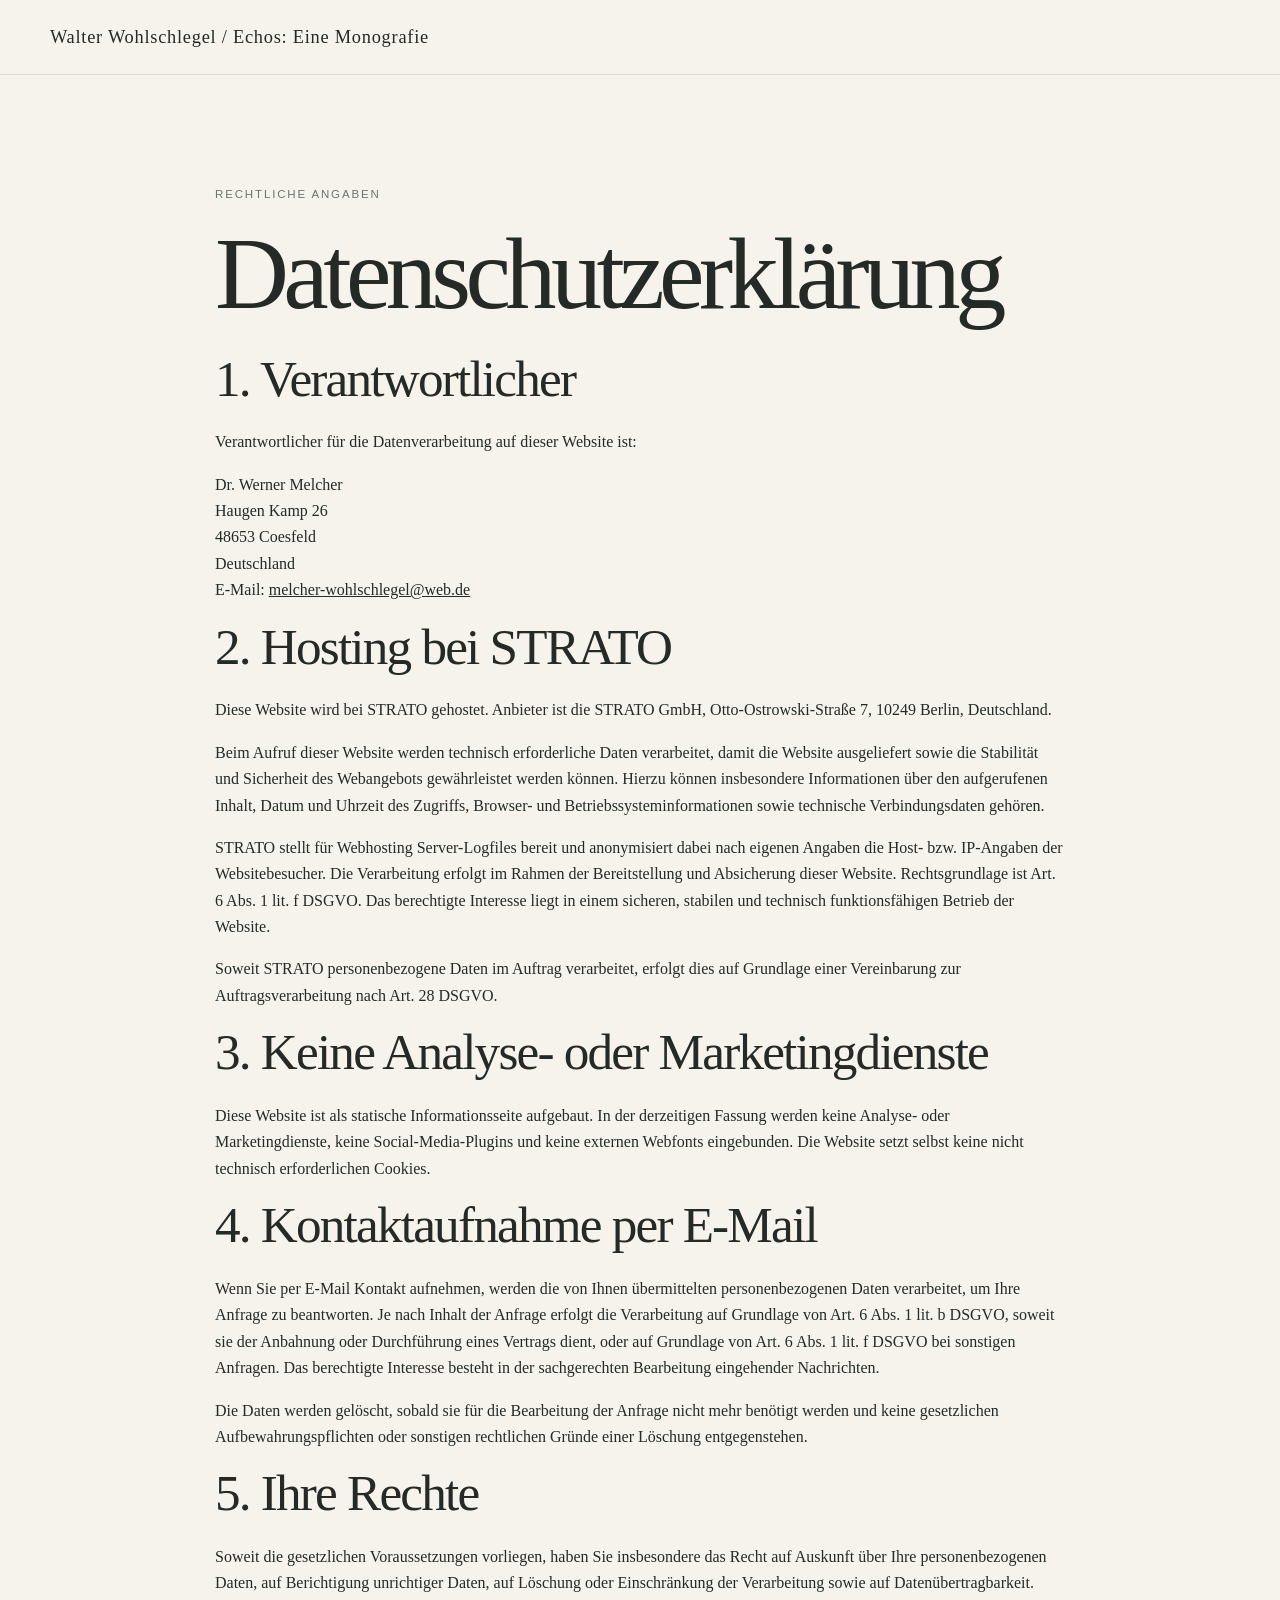
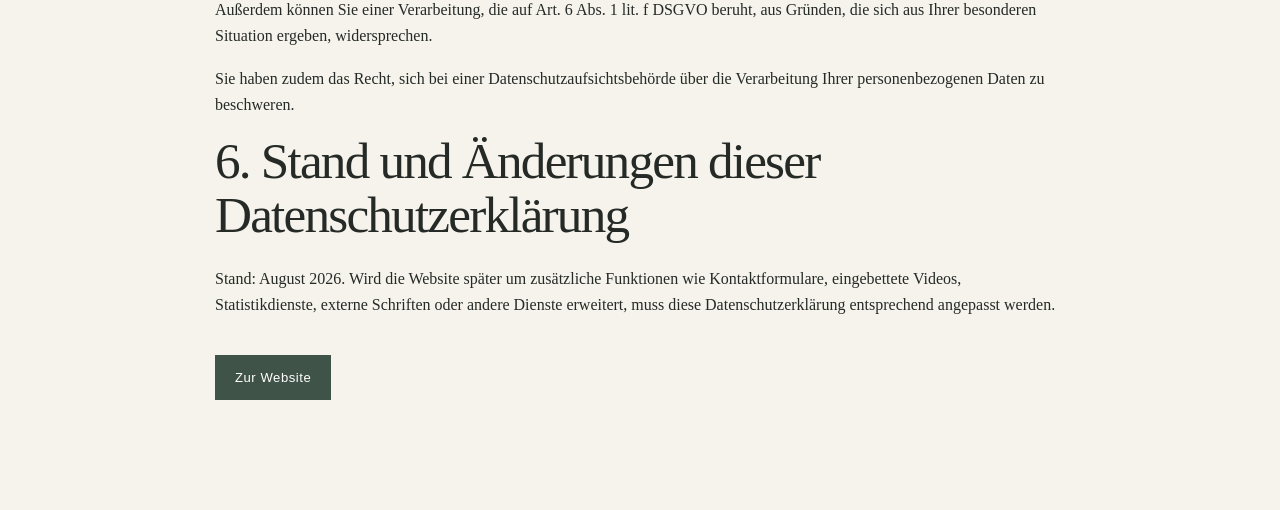
==== datenschutz.html @ d9d51df4 "Add files via upload" ====
<!doctype html>
<html lang="de">
<head>
  <meta charset="utf-8">
  <meta name="viewport" content="width=device-width,initial-scale=1">
  <title>Datenschutz – Walter Wohlschlegel / Echos: Eine Monografie</title>
  <meta name="robots" content="noindex">
  <link rel="stylesheet" href="styles.css">
</head>
<body>
<header class="site-header">
  <div class="container nav-wrap">
    <a class="brand" href="index.html">Walter Wohlschlegel / Echos: Eine Monografie</a>
  </div>
</header>

<main class="section legal-page">
  <div class="container narrow">
    <p class="eyebrow">Rechtliche Angaben</p>
    <h1>Datenschutzerklärung</h1>

    <h2>1. Verantwortlicher</h2>
    <p>
      Verantwortlicher für die Datenverarbeitung auf dieser Website ist:
    </p>
    <p>
      Dr. Werner Melcher<br>
      Haugen Kamp 26<br>
      48653 Coesfeld<br>
      Deutschland<br>
      E-Mail:
      <a href="mailto:melcher-wohlschlegel@web.de">melcher-wohlschlegel@web.de</a>
    </p>

    <h2>2. Hosting bei STRATO</h2>
    <p>
      Diese Website wird bei STRATO gehostet. Anbieter ist die STRATO GmbH,
      Otto-Ostrowski-Straße 7, 10249 Berlin, Deutschland.
    </p>
    <p>
      Beim Aufruf dieser Website werden technisch erforderliche Daten verarbeitet, damit die
      Website ausgeliefert sowie die Stabilität und Sicherheit des Webangebots gewährleistet
      werden können. Hierzu können insbesondere Informationen über den aufgerufenen Inhalt,
      Datum und Uhrzeit des Zugriffs, Browser- und Betriebssysteminformationen sowie technische
      Verbindungsdaten gehören.
    </p>
    <p>
      STRATO stellt für Webhosting Server-Logfiles bereit und anonymisiert dabei nach eigenen
      Angaben die Host- bzw. IP-Angaben der Websitebesucher. Die Verarbeitung erfolgt im Rahmen
      der Bereitstellung und Absicherung dieser Website. Rechtsgrundlage ist Art. 6 Abs. 1
      lit. f DSGVO. Das berechtigte Interesse liegt in einem sicheren, stabilen und technisch
      funktionsfähigen Betrieb der Website.
    </p>
    <p>
      Soweit STRATO personenbezogene Daten im Auftrag verarbeitet, erfolgt dies auf Grundlage
      einer Vereinbarung zur Auftragsverarbeitung nach Art. 28 DSGVO.
    </p>

    <h2>3. Keine Analyse- oder Marketingdienste</h2>
    <p>
      Diese Website ist als statische Informationsseite aufgebaut. In der derzeitigen Fassung
      werden keine Analyse- oder Marketingdienste, keine Social-Media-Plugins und keine externen
      Webfonts eingebunden. Die Website setzt selbst keine nicht technisch erforderlichen
      Cookies.
    </p>

    <h2>4. Kontaktaufnahme per E-Mail</h2>
    <p>
      Wenn Sie per E-Mail Kontakt aufnehmen, werden die von Ihnen übermittelten personenbezogenen
      Daten verarbeitet, um Ihre Anfrage zu beantworten. Je nach Inhalt der Anfrage erfolgt die
      Verarbeitung auf Grundlage von Art. 6 Abs. 1 lit. b DSGVO, soweit sie der Anbahnung oder
      Durchführung eines Vertrags dient, oder auf Grundlage von Art. 6 Abs. 1 lit. f DSGVO bei
      sonstigen Anfragen. Das berechtigte Interesse besteht in der sachgerechten Bearbeitung
      eingehender Nachrichten.
    </p>
    <p>
      Die Daten werden gelöscht, sobald sie für die Bearbeitung der Anfrage nicht mehr benötigt
      werden und keine gesetzlichen Aufbewahrungspflichten oder sonstigen rechtlichen Gründe
      einer Löschung entgegenstehen.
    </p>

    <h2>5. Ihre Rechte</h2>
    <p>
      Soweit die gesetzlichen Voraussetzungen vorliegen, haben Sie insbesondere das Recht auf
      Auskunft über Ihre personenbezogenen Daten, auf Berichtigung unrichtiger Daten, auf
      Löschung oder Einschränkung der Verarbeitung sowie auf Datenübertragbarkeit. Außerdem
      können Sie einer Verarbeitung, die auf Art. 6 Abs. 1 lit. f DSGVO beruht, aus Gründen,
      die sich aus Ihrer besonderen Situation ergeben, widersprechen.
    </p>
    <p>
      Sie haben zudem das Recht, sich bei einer Datenschutzaufsichtsbehörde über die Verarbeitung
      Ihrer personenbezogenen Daten zu beschweren.
    </p>

    <h2>6. Stand und Änderungen dieser Datenschutzerklärung</h2>
    <p>
      Stand: August 2026. Wird die Website später um zusätzliche Funktionen wie Kontaktformulare,
      eingebettete Videos, Statistikdienste, externe Schriften oder andere Dienste erweitert,
      muss diese Datenschutzerklärung entsprechend angepasst werden.
    </p>

    <a class="button" href="index.html">Zur Website</a>
  </div>
</main>
</body>
</html>
---- styles.css ----
*{box-sizing:border-box}
:root{--ink:#252a27;--muted:#6d746f;--paper:#f6f3ec;--paper2:#ece8de;--line:#d6d0c4;--accent:#405348;--dark:#29332e;--max:1180px}
html{scroll-behavior:smooth}
body{margin:0;color:var(--ink);background:var(--paper);font-family:Georgia,"Times New Roman",serif;line-height:1.65}
img{max-width:100%;display:block}
a{color:inherit}
.container{width:min(calc(100% - 48px),var(--max));margin:auto}
.narrow{max-width:850px}
.site-header{position:sticky;top:0;z-index:20;background:rgba(246,243,236,.94);backdrop-filter:blur(10px);border-bottom:1px solid rgba(214,208,196,.7)}
.nav-wrap{min-height:74px;display:flex;align-items:center;justify-content:space-between;gap:24px}
.brand{text-decoration:none;font-size:1.15rem;letter-spacing:.04em}
.nav{display:flex;gap:24px;font-family:Arial,sans-serif;font-size:.82rem}
.nav a{text-decoration:none}.nav a:hover{text-decoration:underline}
.menu-toggle{display:none;border:1px solid var(--line);background:transparent;padding:8px 12px}
.hero-book{background:#e9e4d8;padding:90px 0 110px}
.hero-book-grid{display:grid;grid-template-columns:minmax(260px,390px) 1fr;gap:90px;align-items:center}
.book-cover img{width:100%;box-shadow:0 24px 60px rgba(0,0,0,.13)}
.hero-copy{max-width:700px}
.eyebrow{font-family:Arial,sans-serif;text-transform:uppercase;letter-spacing:.16em;font-size:.72rem;color:var(--muted);margin:0 0 16px}
h1,h2,h3{font-weight:400;line-height:1.05;margin:0 0 24px}
h1{font-size:clamp(4rem,8vw,7.6rem);letter-spacing:-.055em}
h2{font-size:clamp(2.4rem,4vw,4.2rem);letter-spacing:-.035em}
h3{font-size:1.35rem}
.book-title{font-size:1.65rem;margin:0;color:#3c4741}
.book-author{font-size:1.05rem;color:var(--muted);margin:5px 0 22px}
.lead{font-size:1.18rem;max-width:620px;color:#414843}
.lead-small{font-size:1.2rem;color:var(--muted)}
.button{display:inline-flex;width:max-content;margin-top:20px;padding:12px 20px;background:var(--accent);color:white;text-decoration:none;font-family:Arial,sans-serif;font-size:.82rem;letter-spacing:.04em;border:0}
.button.secondary{background:transparent;color:var(--accent);border:1px solid var(--accent)}
.light-button{background:#f1eee7;color:var(--dark)}
.section{padding:110px 0}
.intro{background:var(--paper)}
.vorwort-grid{display:grid;grid-template-columns:280px 1fr;gap:90px;align-items:start}
.vorwort-heading{position:sticky;top:110px}
.side-note{font-family:Arial,sans-serif;color:var(--muted);font-size:.8rem;line-height:1.5}
.vorwort-text{max-width:820px;font-size:1.03rem}
.vorwort-text p{margin:0 0 24px}
.vorwort-text p:nth-of-type(3){font-size:1.5rem;line-height:1.35;color:#365b45;padding:10px 0}
.timeline-section{background:#e2ddd1}
.timeline{display:grid;grid-template-columns:repeat(3,1fr);gap:1px;background:var(--line);border:1px solid var(--line)}
.timeline article{background:#e2ddd1;padding:30px;min-height:190px}
.timeline span{font-family:Arial,sans-serif;font-size:.75rem;color:var(--muted);letter-spacing:.08em}
.timeline h3{margin-top:18px;margin-bottom:10px}.timeline p{margin:0;color:#555c57}
.section-alt{background:var(--paper2)}
.two-col{display:grid;grid-template-columns:1fr 1fr;gap:90px;align-items:start}
.book-cover-small{max-width:380px}
.purchase-box{margin-top:38px;padding:25px 28px;background:#ded9cd;border-left:3px solid var(--accent)}
.purchase-box p{margin:8px 0 0}
.section-dark{background:var(--dark);color:#f1eee7}
.section-dark .eyebrow,.section-dark .section-intro{color:#bfc6c0}
.section-heading{display:grid;grid-template-columns:1fr 1fr;gap:70px;align-items:end}
.section-intro{font-size:1.08rem}
.contact{padding-top:70px;padding-bottom:90px}
.contact-box{background:#ddd8cc;padding:60px;display:flex;justify-content:space-between;align-items:center;gap:40px}
.contact-box h2{max-width:680px}
.footer{border-top:1px solid var(--line);padding:35px 0;background:var(--paper)}
.footer-grid{display:flex;justify-content:space-between;gap:30px;font-family:Arial,sans-serif;font-size:.78rem;color:var(--muted)}
.footer a{margin-left:22px}
.legal-page{min-height:70vh}
@media(max-width:850px){
.container{width:min(calc(100% - 32px),var(--max))}
.nav{display:none;position:absolute;left:0;right:0;top:74px;background:var(--paper);padding:20px 16px;border-bottom:1px solid var(--line);flex-direction:column;gap:14px}
.nav.open{display:flex}.menu-toggle{display:block}
.hero-book{padding:55px 0 70px}.hero-book-grid{grid-template-columns:1fr;gap:50px}
.book-cover{max-width:340px}
h1{font-size:clamp(3.4rem,15vw,6rem)}
.section{padding:75px 0}.vorwort-grid,.two-col,.section-heading{grid-template-columns:1fr;gap:45px}
.vorwort-heading{position:static}.timeline{grid-template-columns:1fr}
.contact-box{padding:35px;display:block}.footer-grid{display:block}.footer-grid>div+div{margin-top:18px}
.footer a{margin:0 18px 0 0}
}
.brand{max-width:420px;line-height:1.25}
.nav a.active{color:var(--accent);font-weight:600}
.ellipsis{font-size:2.1rem!important;letter-spacing:.22em;color:var(--muted)!important;margin-top:4px!important}
.spread-list{display:grid;gap:70px;margin-top:55px}
.spread{margin:0}
.spread a{display:block;background:white}
.spread img{width:100%;height:auto;max-width:1180px;margin:0 auto;box-shadow:0 16px 45px rgba(0,0,0,.10)}
.spread figcaption{font-family:Arial,sans-serif;font-size:.76rem;color:var(--muted);margin-top:12px}
@media(max-width:850px){.brand{max-width:290px;font-size:1rem}.ellipsis{font-size:1.7rem!important}.spread-list{gap:48px}}
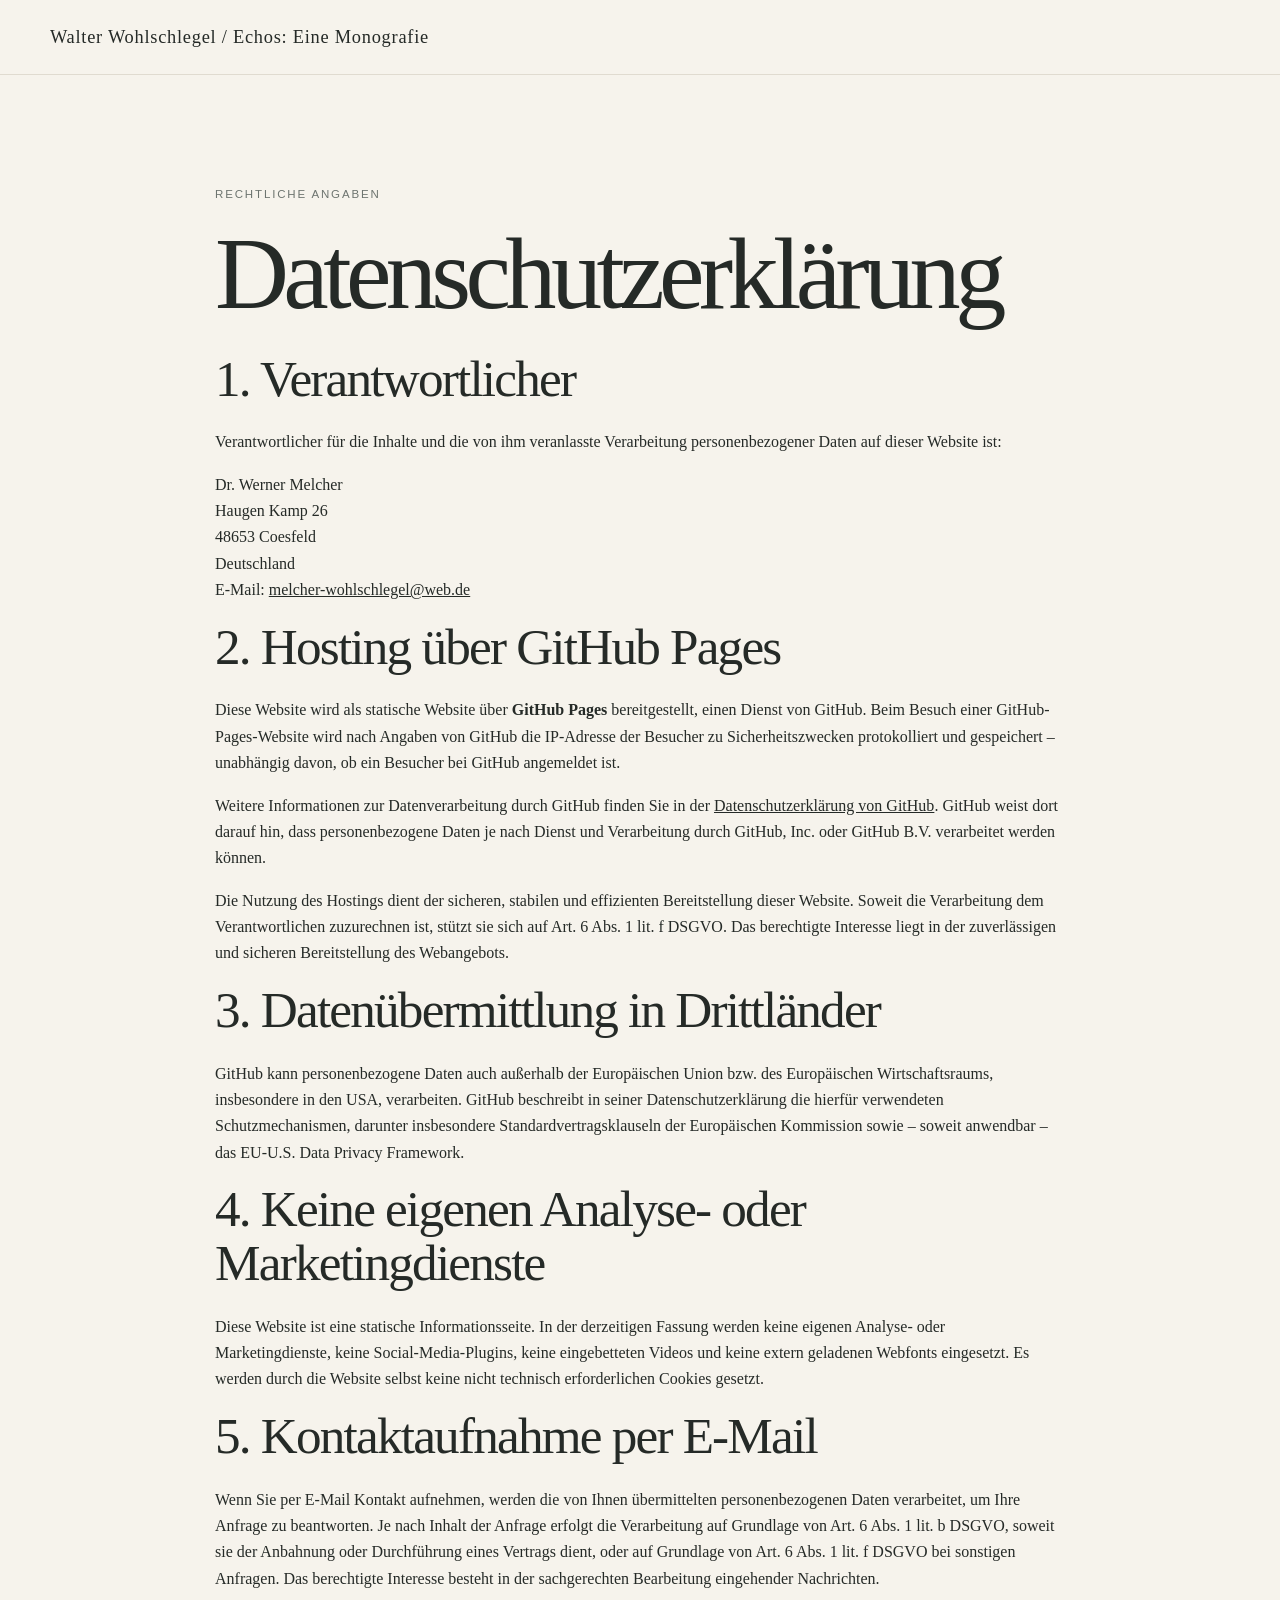
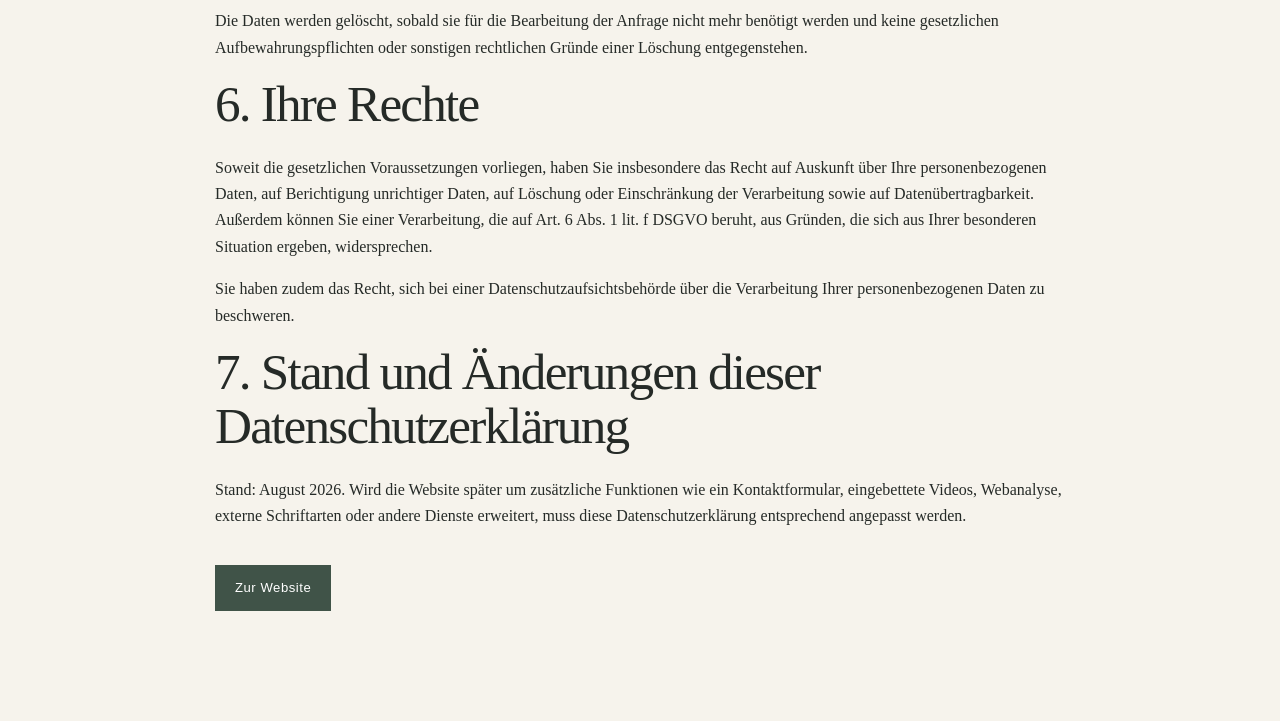
==== commit a7f0ddaa: "Update datenschutz.html" ====
--- a/datenschutz.html
+++ b/datenschutz.html
@@ -20,9 +20,7 @@
     <h1>Datenschutzerklärung</h1>
 
     <h2>1. Verantwortlicher</h2>
-    <p>
-      Verantwortlicher für die Datenverarbeitung auf dieser Website ist:
-    </p>
+    <p>Verantwortlicher für die Inhalte und die von ihm veranlasste Verarbeitung personenbezogener Daten auf dieser Website ist:</p>
     <p>
       Dr. Werner Melcher<br>
       Haugen Kamp 26<br>
@@ -32,39 +30,45 @@
       <a href="mailto:melcher-wohlschlegel@web.de">melcher-wohlschlegel@web.de</a>
     </p>
 
-    <h2>2. Hosting bei STRATO</h2>
+    <h2>2. Hosting über GitHub Pages</h2>
     <p>
-      Diese Website wird bei STRATO gehostet. Anbieter ist die STRATO GmbH,
-      Otto-Ostrowski-Straße 7, 10249 Berlin, Deutschland.
+      Diese Website wird als statische Website über <strong>GitHub Pages</strong> bereitgestellt,
+      einen Dienst von GitHub. Beim Besuch einer GitHub-Pages-Website wird nach Angaben von GitHub
+      die IP-Adresse der Besucher zu Sicherheitszwecken protokolliert und gespeichert – unabhängig
+      davon, ob ein Besucher bei GitHub angemeldet ist.
     </p>
     <p>
-      Beim Aufruf dieser Website werden technisch erforderliche Daten verarbeitet, damit die
-      Website ausgeliefert sowie die Stabilität und Sicherheit des Webangebots gewährleistet
-      werden können. Hierzu können insbesondere Informationen über den aufgerufenen Inhalt,
-      Datum und Uhrzeit des Zugriffs, Browser- und Betriebssysteminformationen sowie technische
-      Verbindungsdaten gehören.
+      Weitere Informationen zur Datenverarbeitung durch GitHub finden Sie in der
+      <a href="https://docs.github.com/de/site-policy/privacy-policies/github-general-privacy-statement"
+         target="_blank" rel="noopener">Datenschutzerklärung von GitHub</a>.
+      GitHub weist dort darauf hin, dass personenbezogene Daten je nach Dienst und Verarbeitung
+      durch GitHub, Inc. oder GitHub B.V. verarbeitet werden können.
     </p>
     <p>
-      STRATO stellt für Webhosting Server-Logfiles bereit und anonymisiert dabei nach eigenen
-      Angaben die Host- bzw. IP-Angaben der Websitebesucher. Die Verarbeitung erfolgt im Rahmen
-      der Bereitstellung und Absicherung dieser Website. Rechtsgrundlage ist Art. 6 Abs. 1
-      lit. f DSGVO. Das berechtigte Interesse liegt in einem sicheren, stabilen und technisch
-      funktionsfähigen Betrieb der Website.
-    </p>
-    <p>
-      Soweit STRATO personenbezogene Daten im Auftrag verarbeitet, erfolgt dies auf Grundlage
-      einer Vereinbarung zur Auftragsverarbeitung nach Art. 28 DSGVO.
+      Die Nutzung des Hostings dient der sicheren, stabilen und effizienten Bereitstellung dieser
+      Website. Soweit die Verarbeitung dem Verantwortlichen zuzurechnen ist, stützt sie sich auf
+      Art. 6 Abs. 1 lit. f DSGVO. Das berechtigte Interesse liegt in der zuverlässigen und sicheren
+      Bereitstellung des Webangebots.
     </p>
 
-    <h2>3. Keine Analyse- oder Marketingdienste</h2>
+    <h2>3. Datenübermittlung in Drittländer</h2>
     <p>
-      Diese Website ist als statische Informationsseite aufgebaut. In der derzeitigen Fassung
-      werden keine Analyse- oder Marketingdienste, keine Social-Media-Plugins und keine externen
-      Webfonts eingebunden. Die Website setzt selbst keine nicht technisch erforderlichen
-      Cookies.
+      GitHub kann personenbezogene Daten auch außerhalb der Europäischen Union bzw. des Europäischen
+      Wirtschaftsraums, insbesondere in den USA, verarbeiten. GitHub beschreibt in seiner
+      Datenschutzerklärung die hierfür verwendeten Schutzmechanismen, darunter insbesondere
+      Standardvertragsklauseln der Europäischen Kommission sowie – soweit anwendbar – das
+      EU-U.S. Data Privacy Framework.
     </p>
 
-    <h2>4. Kontaktaufnahme per E-Mail</h2>
+    <h2>4. Keine eigenen Analyse- oder Marketingdienste</h2>
+    <p>
+      Diese Website ist eine statische Informationsseite. In der derzeitigen Fassung werden keine
+      eigenen Analyse- oder Marketingdienste, keine Social-Media-Plugins, keine eingebetteten Videos
+      und keine extern geladenen Webfonts eingesetzt. Es werden durch die Website selbst keine
+      nicht technisch erforderlichen Cookies gesetzt.
+    </p>
+
+    <h2>5. Kontaktaufnahme per E-Mail</h2>
     <p>
       Wenn Sie per E-Mail Kontakt aufnehmen, werden die von Ihnen übermittelten personenbezogenen
       Daten verarbeitet, um Ihre Anfrage zu beantworten. Je nach Inhalt der Anfrage erfolgt die
@@ -75,28 +79,28 @@
     </p>
     <p>
       Die Daten werden gelöscht, sobald sie für die Bearbeitung der Anfrage nicht mehr benötigt
-      werden und keine gesetzlichen Aufbewahrungspflichten oder sonstigen rechtlichen Gründe
-      einer Löschung entgegenstehen.
+      werden und keine gesetzlichen Aufbewahrungspflichten oder sonstigen rechtlichen Gründe einer
+      Löschung entgegenstehen.
     </p>
 
-    <h2>5. Ihre Rechte</h2>
+    <h2>6. Ihre Rechte</h2>
     <p>
       Soweit die gesetzlichen Voraussetzungen vorliegen, haben Sie insbesondere das Recht auf
-      Auskunft über Ihre personenbezogenen Daten, auf Berichtigung unrichtiger Daten, auf
-      Löschung oder Einschränkung der Verarbeitung sowie auf Datenübertragbarkeit. Außerdem
-      können Sie einer Verarbeitung, die auf Art. 6 Abs. 1 lit. f DSGVO beruht, aus Gründen,
-      die sich aus Ihrer besonderen Situation ergeben, widersprechen.
+      Auskunft über Ihre personenbezogenen Daten, auf Berichtigung unrichtiger Daten, auf Löschung
+      oder Einschränkung der Verarbeitung sowie auf Datenübertragbarkeit. Außerdem können Sie einer
+      Verarbeitung, die auf Art. 6 Abs. 1 lit. f DSGVO beruht, aus Gründen, die sich aus Ihrer
+      besonderen Situation ergeben, widersprechen.
     </p>
     <p>
       Sie haben zudem das Recht, sich bei einer Datenschutzaufsichtsbehörde über die Verarbeitung
       Ihrer personenbezogenen Daten zu beschweren.
     </p>
 
-    <h2>6. Stand und Änderungen dieser Datenschutzerklärung</h2>
+    <h2>7. Stand und Änderungen dieser Datenschutzerklärung</h2>
     <p>
-      Stand: August 2026. Wird die Website später um zusätzliche Funktionen wie Kontaktformulare,
-      eingebettete Videos, Statistikdienste, externe Schriften oder andere Dienste erweitert,
-      muss diese Datenschutzerklärung entsprechend angepasst werden.
+      Stand: August 2026. Wird die Website später um zusätzliche Funktionen wie ein Kontaktformular,
+      eingebettete Videos, Webanalyse, externe Schriftarten oder andere Dienste erweitert, muss diese
+      Datenschutzerklärung entsprechend angepasst werden.
     </p>
 
     <a class="button" href="index.html">Zur Website</a>
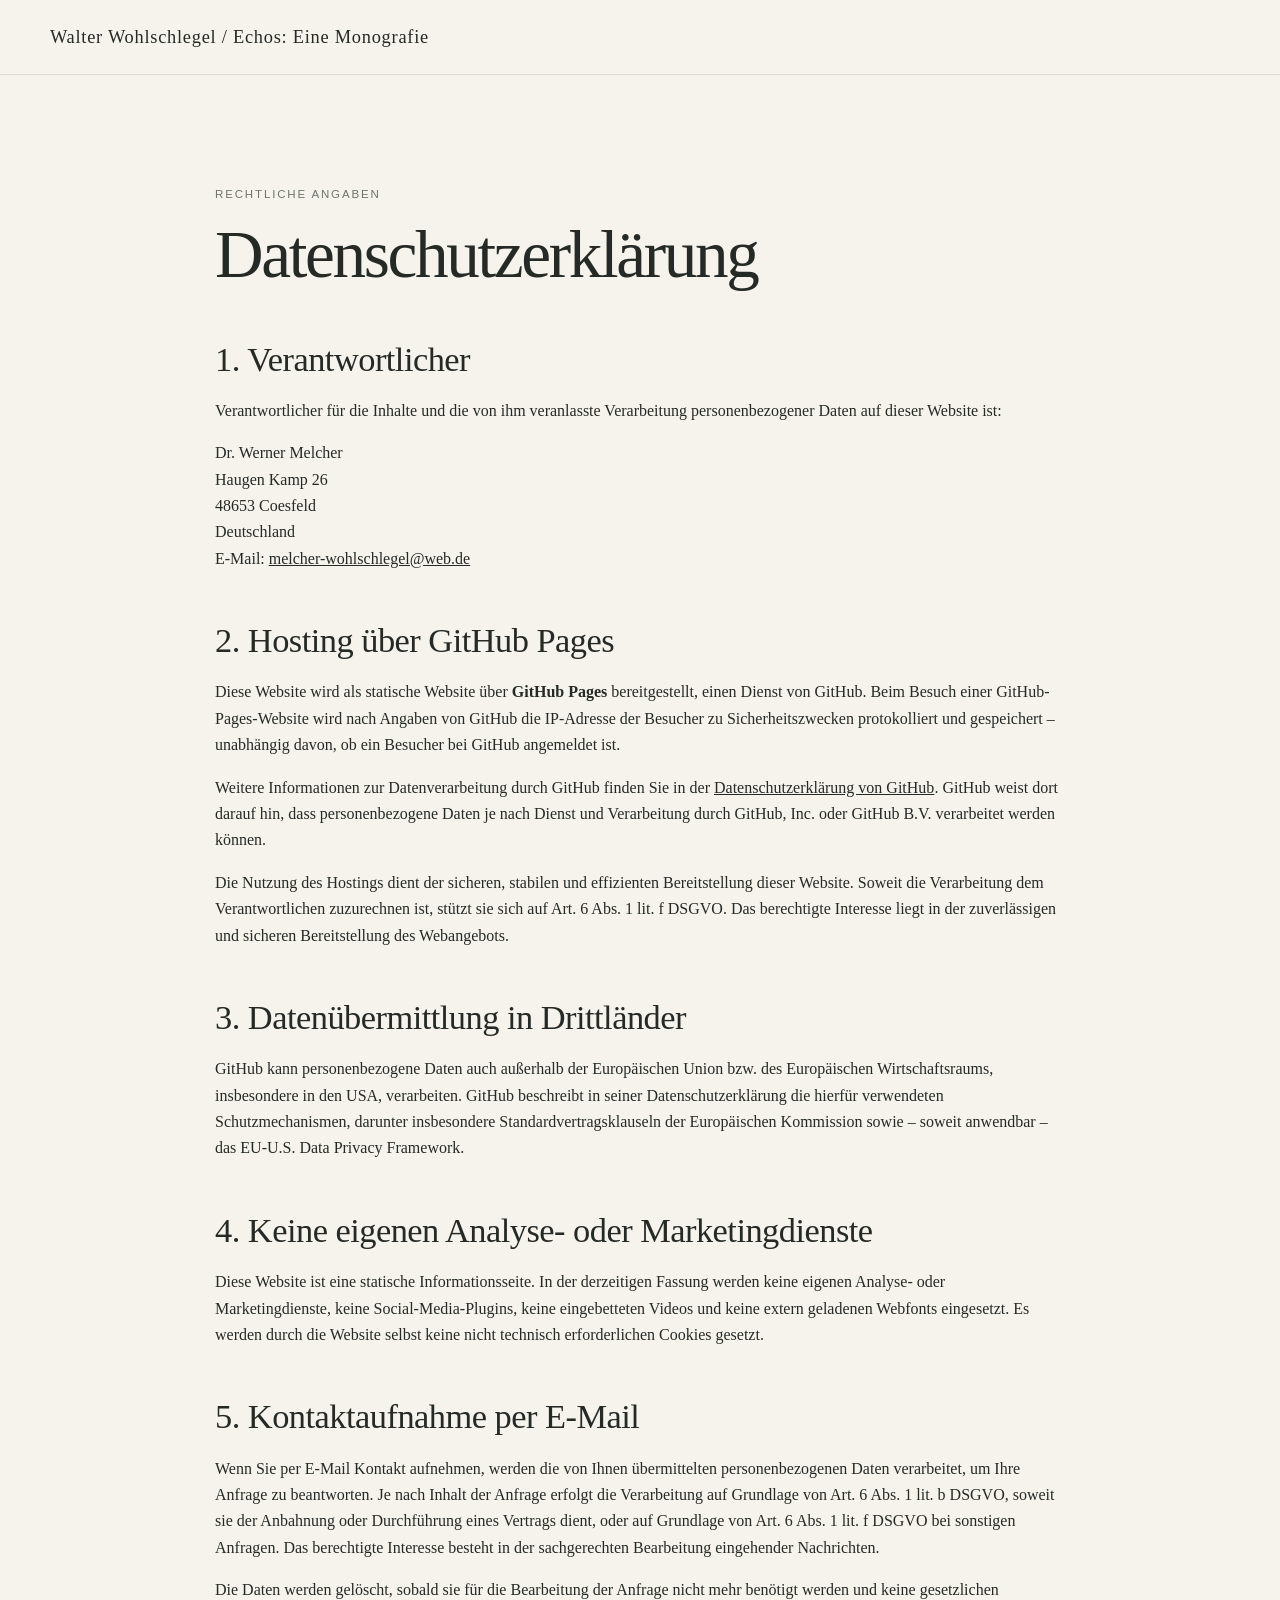
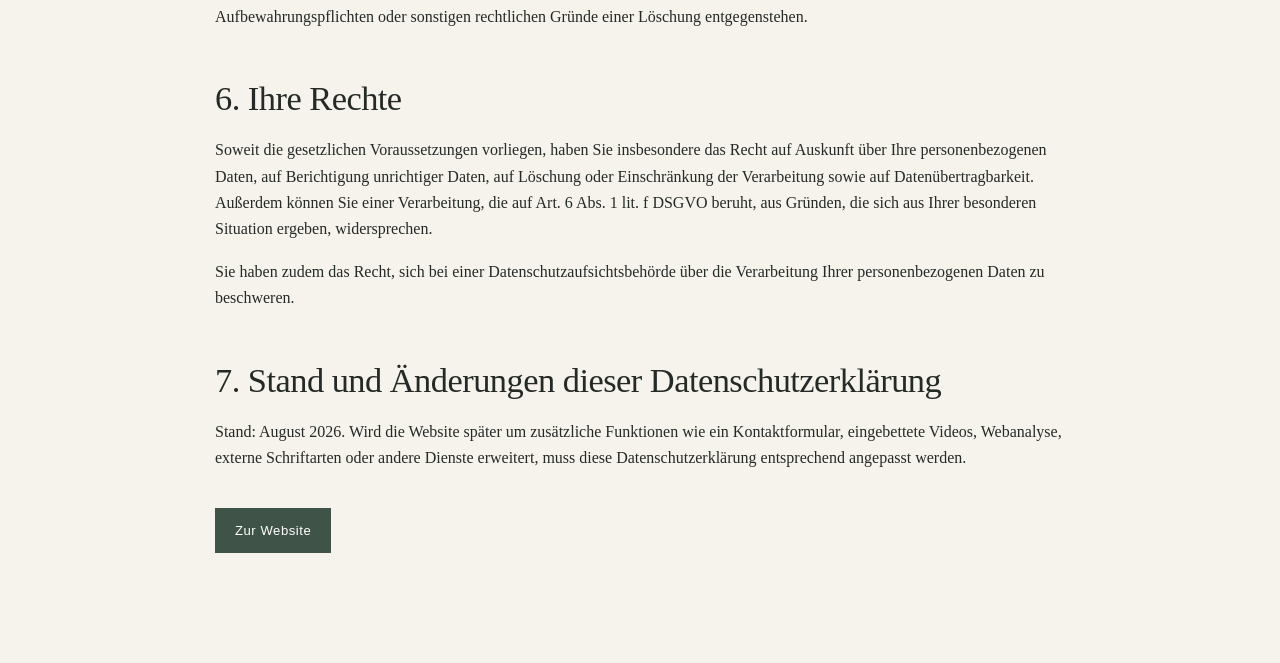
==== commit f2d558fb: "Update datenschutz.html" ====
--- a/datenschutz.html
+++ b/datenschutz.html
@@ -3,9 +3,11 @@
 <head>
   <meta charset="utf-8">
   <meta name="viewport" content="width=device-width,initial-scale=1">
-  <title>Datenschutz – Walter Wohlschlegel / Echos: Eine Monografie</title>
-  <meta name="robots" content="noindex">
+  <title>Datenschutz | Walter Wohlschlegel – Echos: Eine Monografie</title>
+  <meta name="robots" content="noindex,follow">
   <link rel="stylesheet" href="styles.css">
+  <meta name="description" content="Datenschutzerklärung der Website zur Monografie über Walter Wohlschlegel.">
+  <link rel="canonical" href="https://wohlschlegel-monografie.de/datenschutz.html">
 </head>
 <body>
 <header class="site-header">
--- a/styles.css
+++ b/styles.css
@@ -78,3 +78,34 @@
 .spread img{width:100%;height:auto;max-width:1180px;margin:0 auto;box-shadow:0 16px 45px rgba(0,0,0,.10)}
 .spread figcaption{font-family:Arial,sans-serif;font-size:.76rem;color:var(--muted);margin-top:12px}
 @media(max-width:850px){.brand{max-width:290px;font-size:1rem}.ellipsis{font-size:1.7rem!important}.spread-list{gap:48px}}
+
+/* Rechtliche Seiten: kleinere, mobilfreundliche Überschriften */
+.legal-page h1{
+  font-size:clamp(2.4rem,6vw,4.2rem);
+  line-height:1.05;
+  letter-spacing:-.035em;
+  overflow-wrap:anywhere;
+  word-break:normal;
+  hyphens:auto;
+}
+.legal-page h2{
+  font-size:clamp(1.55rem,3vw,2.15rem);
+  line-height:1.2;
+  letter-spacing:-.015em;
+  margin-top:48px;
+  margin-bottom:18px;
+}
+.legal-page p,
+.legal-page a{
+  overflow-wrap:anywhere;
+}
+@media(max-width:850px){
+  .legal-page h1{
+    font-size:clamp(2.1rem,10vw,3.2rem);
+    line-height:1.08;
+  }
+  .legal-page h2{
+    font-size:1.5rem;
+    margin-top:36px;
+  }
+}
